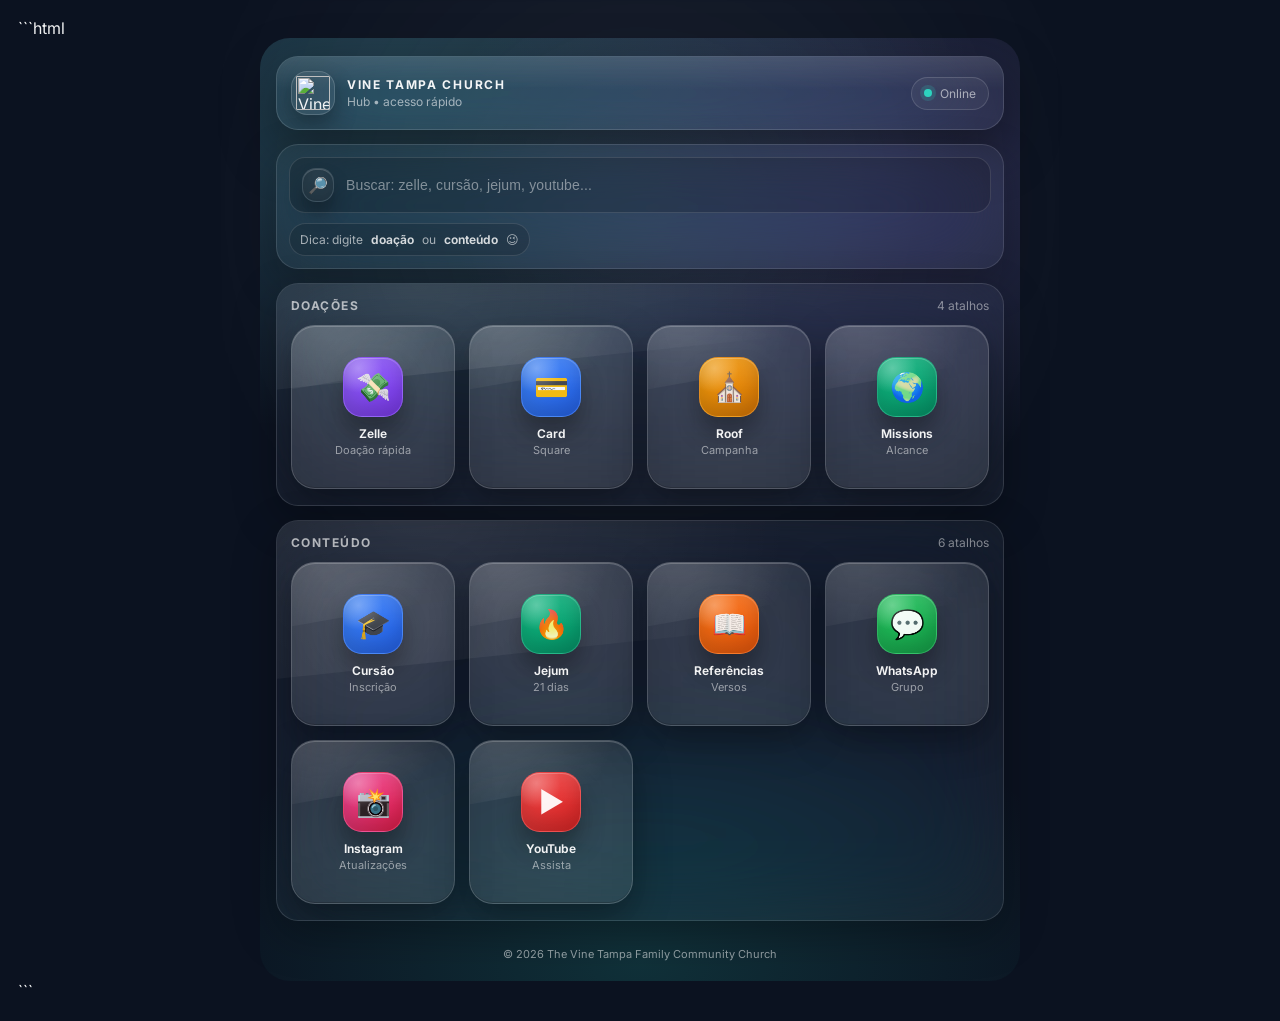
==== menu.html @ 1b97a267 "Add initial menu.html file with layout and styles" ====
```html
<!DOCTYPE html>
<html lang="pt-BR">
<head>
  <meta charset="UTF-8" />
  <meta name="viewport" content="width=device-width, initial-scale=1.0" />
  <title>Vine Tampa Church Hub</title>

  <link rel="preconnect" href="https://fonts.googleapis.com">
  <link rel="preconnect" href="https://fonts.gstatic.com" crossorigin>
  <link href="https://fonts.googleapis.com/css2?family=Inter:wght@400;500;600;700&display=swap" rel="stylesheet">

  <style>
    :root{
      --bg:#0b1220;
      --text:rgba(255,255,255,.94);
      --muted:rgba(255,255,255,.58);

      --line:rgba(255,255,255,.14);
      --glass:rgba(255,255,255,.06);

      --tile: rgba(255,255,255,.09);
      --tileHover: rgba(255,255,255,.13);
      --tileActive: rgba(255,255,255,.16);

      --shadow: 0 18px 55px rgba(0,0,0,.48);
      --shadowBtn: 0 14px 36px rgba(0,0,0,.36);

      --ok:#2dd4bf;
      --max: 760px;

      --radiusWrap: 30px;
      --radiusCard: 22px;
      --radiusTile: 24px;
    }

    *{ box-sizing:border-box; }
    html,body{ height:100%; }
    body{
      margin:0;
      padding:18px;
      background: var(--bg);
      color: var(--text);
      font-family: Inter, system-ui, -apple-system, "Segoe UI", Roboto, Arial, sans-serif;
      -webkit-font-smoothing: antialiased;
      -moz-osx-font-smoothing: grayscale;
      overflow-x:hidden;
    }

    a{
      color:inherit;
      text-decoration:none;
      -webkit-tap-highlight-color: transparent;
    }

    /* ====== App Library “sheet” ====== */
    .vine-hub{
      max-width: var(--max);
      margin: 0 auto;
      position:relative;
      border-radius: var(--radiusWrap);
      padding: 18px 16px 18px;
      background:
        radial-gradient(1050px 620px at 18% 6%, rgba(110,231,255,.22), transparent 55%),
        radial-gradient(820px 520px at 82% 14%, rgba(155,140,255,.20), transparent 55%),
        radial-gradient(860px 520px at 50% 98%, rgba(45,212,191,.16), transparent 55%),
        var(--bg);
    }

    /* soft edge vignette */
    .vine-hub::before{
      content:"";
      position:absolute;
      inset:-40px;
      background: radial-gradient(circle at 50% 20%, rgba(255,255,255,.08), transparent 52%);
      pointer-events:none;
      filter: blur(2px);
      opacity:.8;
    }

    /* ====== Top bar ====== */
    .topbar{
      position: relative;
      z-index: 2;
      display:flex;
      align-items:center;
      justify-content:space-between;
      gap: 12px;
      padding: 14px 14px;
      border-radius: var(--radiusCard);
      border: 1px solid var(--line);
      background: var(--glass);
      box-shadow: var(--shadow);
      backdrop-filter: blur(46px) saturate(1.55);
      -webkit-backdrop-filter: blur(46px) saturate(1.55);
      overflow:hidden;
    }

    .topbar::after{
      content:"";
      position:absolute;
      inset:0;
      background: linear-gradient(to bottom, rgba(255,255,255,.10), transparent 45%);
      pointer-events:none;
    }

    .brand{
      display:flex;
      align-items:center;
      gap:12px;
      min-width: 0;
      position:relative;
      z-index:1;
    }

    .logo{
      width:44px;
      height:44px;
      border-radius: 16px;
      border: 1px solid rgba(255,255,255,.16);
      background: rgba(255,255,255,.06);
      display:grid;
      place-items:center;
      overflow:hidden;
      flex-shrink:0;
      box-shadow: 0 10px 22px rgba(0,0,0,.30);
    }
    .logo img{
      width: 34px;
      height: 34px;
      object-fit: contain;
      display:block;
    }

    .titles{
      display:flex;
      flex-direction:column;
      gap:2px;
      min-width:0;
    }
    .titles strong{
      font-size: 12px;
      font-weight: 700;
      letter-spacing: .14em;
      text-transform: uppercase;
      white-space: nowrap;
      overflow:hidden;
      text-overflow: ellipsis;
    }
    .titles span{
      font-size: 12px;
      color: var(--muted);
      white-space: nowrap;
      overflow:hidden;
      text-overflow: ellipsis;
    }

    .statusPill{
      flex-shrink:0;
      display:inline-flex;
      align-items:center;
      gap:8px;
      padding: 8px 12px;
      border-radius: 999px;
      border: 1px solid rgba(255,255,255,.14);
      background: rgba(255,255,255,.05);
      font-size: 12px;
      color: var(--muted);
      position:relative;
      z-index:1;
    }
    .dot{
      width:8px;
      height:8px;
      border-radius:999px;
      background: var(--ok);
      box-shadow: 0 0 0 4px rgba(45,212,191,.18);
      animation: pulse 2.1s ease-in-out infinite;
    }
    @keyframes pulse{
      0%,100%{ box-shadow:0 0 0 4px rgba(45,212,191,.18); }
      50%{ box-shadow:0 0 0 9px rgba(45,212,191,.08); }
    }

    /* ====== Search (App Library vibe) ====== */
    .searchWrap{
      position: relative;
      z-index:2;
      margin-top: 14px;
      padding: 12px 12px;
      border-radius: var(--radiusCard);
      border: 1px solid rgba(255,255,255,.12);
      background: rgba(255,255,255,.05);
      box-shadow: 0 14px 40px rgba(0,0,0,.28);
      backdrop-filter: blur(42px) saturate(1.45);
      -webkit-backdrop-filter: blur(42px) saturate(1.45);
    }

    .search{
      display:flex;
      align-items:center;
      gap: 10px;
      padding: 10px 12px;
      border-radius: 16px;
      border: 1px solid rgba(255,255,255,.12);
      background: rgba(0,0,0,.16);
    }

    .searchIcon{
      width: 34px;
      height: 34px;
      border-radius: 14px;
      display:grid;
      place-items:center;
      border: 1px solid rgba(255,255,255,.10);
      background: rgba(255,255,255,.06);
      box-shadow:
        0 12px 18px rgba(0,0,0,.26),
        inset 0 1px 0 rgba(255,255,255,.18),
        inset 0 -10px 18px rgba(0,0,0,.18);
      user-select:none;
    }

    .search input{
      width: 100%;
      border: 0;
      outline: none;
      background: transparent;
      color: var(--text);
      font-size: 14px;
      font-weight: 500;
      letter-spacing: .01em;
    }
    .search input::placeholder{
      color: rgba(255,255,255,.45);
      font-weight: 500;
    }

    /* ====== Sections ====== */
    .section{
      position:relative;
      z-index:2;
      margin-top: 14px;
      padding: 14px 14px 16px;
      border-radius: var(--radiusCard);
      border: 1px solid rgba(255,255,255,.12);
      background: rgba(255,255,255,.05);
      box-shadow: 0 14px 44px rgba(0,0,0,.28);
      backdrop-filter: blur(44px) saturate(1.45);
      -webkit-backdrop-filter: blur(44px) saturate(1.45);
      overflow:hidden;
    }

    .section::before{
      content:"";
      position:absolute;
      inset:-30% -10% auto -10%;
      height:60%;
      background: radial-gradient(circle at 25% 30%, rgba(255,255,255,.15), transparent 55%);
      transform: rotate(-6deg);
      pointer-events:none;
      opacity:.7;
    }

    .sectionHead{
      display:flex;
      align-items:flex-end;
      justify-content:space-between;
      gap: 12px;
      margin-bottom: 12px;
      position:relative;
      z-index:1;
    }

    .sectionHead h3{
      margin:0;
      font-size: 12px;
      font-weight: 700;
      letter-spacing: .12em;
      text-transform: uppercase;
      color: rgba(255,255,255,.66);
    }

    .miniHint{
      font-size: 12px;
      color: rgba(255,255,255,.48);
      white-space: nowrap;
    }

    .grid{
      display:grid;
      grid-template-columns: repeat(4, 1fr);
      gap: 14px;
      position:relative;
      z-index:1;
    }

    /* ====== Tiles (App Library icon feel) ====== */
    .tile{
      position: relative;
      display:flex;
      flex-direction:column;
      align-items:center;
      justify-content:center;
      gap: 10px;
      aspect-ratio: 1;
      padding: 14px 10px;
      border-radius: var(--radiusTile);
      border: 1px solid rgba(255,255,255,.16);
      background: var(--tile);
      box-shadow:
        var(--shadowBtn),
        inset 0 1px 0 rgba(255,255,255,.20),
        inset 0 -1px 0 rgba(0,0,0,.18);
      backdrop-filter: blur(52px) saturate(1.8);
      -webkit-backdrop-filter: blur(52px) saturate(1.8);
      overflow:hidden;
      transform: translateZ(0);
      transition: transform .18s ease, background .18s ease, border-color .18s ease, box-shadow .18s ease, filter .18s ease;
      text-align:center;
      will-change: transform;
    }

    .tile::before{
      content:"";
      position:absolute;
      inset:-40% -25% auto -25%;
      height:70%;
      background: radial-gradient(circle at 30% 30%, rgba(255,255,255,.22), transparent 62%);
      transform: rotate(-10deg);
      pointer-events:none;
      opacity:.75;
    }

    .tile:focus-visible{
      outline: 2px solid var(--ok);
      outline-offset: 4px;
    }

    .tile:hover{
      background: var(--tileHover);
      border-color: rgba(255,255,255,.24);
      transform: translateY(-2px) scale(1.018);
      box-shadow:
        0 18px 44px rgba(0,0,0,.38),
        inset 0 1px 0 rgba(255,255,255,.24),
        inset 0 -1px 0 rgba(0,0,0,.18);
      filter: saturate(1.05);
    }

    .tile:active{
      transform: translateY(0) scale(.985);
      background: var(--tileActive);
      transition-duration: .08s;
    }

    /* iOS rounded-square icon */
    .ico{
      width: 60px;
      height: 60px;
      border-radius: 19px;
      display:grid;
      place-items:center;
      font-size: 28px;
      line-height: 1;
      position:relative;
      overflow:hidden;
      user-select:none;
      border: 1px solid rgba(255,255,255,.10);
      box-shadow:
        0 16px 24px rgba(0,0,0,.30),
        inset 0 1px 0 rgba(255,255,255,.22),
        inset 0 -12px 20px rgba(0,0,0,.18);
    }

    .ico::after{
      content:"";
      position:absolute;
      inset:0;
      background:
        radial-gradient(circle at 25% 18%, rgba(255,255,255,.55), transparent 38%),
        linear-gradient(to bottom, rgba(255,255,255,.18), transparent 55%);
      opacity:.55;
      pointer-events:none;
      mix-blend-mode: screen;
    }

    .label{
      display:flex;
      flex-direction:column;
      align-items:center;
      gap: 2px;
      width:100%;
      position:relative;
      z-index:1;
    }

    .label strong{
      font-size: 12px;
      font-weight: 650;
      line-height: 1.2;
    }

    .label span{
      font-size: 11px;
      color: rgba(255,255,255,.52);
      line-height: 1.15;
      min-height: 12px;
    }

    /* Icon gradients (kept consistent with your original palette) */
    .ico--zelle     { background: linear-gradient(135deg, #8b5cf6, #7c3aed); }
    .ico--card      { background: linear-gradient(135deg, #3b82f6, #2563eb); }
    .ico--roof      { background: linear-gradient(135deg, #f59e0b, #d97706); }
    .ico--missions  { background: linear-gradient(135deg, #10b981, #059669); }
    .ico--bible     { background: linear-gradient(135deg, #f97316, #ea580c); }
    .ico--whatsapp  { background: linear-gradient(135deg, #22c55e, #16a34a); }
    .ico--instagram { background: linear-gradient(135deg, #ec4899, #e11d48); }
    .ico--youtube   { background: linear-gradient(135deg, #ef4444, #dc2626); }

    /* Subtle “category badge” (optional) */
    .badgeRow{
      display:flex;
      gap: 8px;
      flex-wrap: wrap;
      margin-top: 10px;
      position:relative;
      z-index:1;
    }
    .badge{
      display:inline-flex;
      align-items:center;
      gap: 8px;
      padding: 8px 10px;
      border-radius: 999px;
      border: 1px solid rgba(255,255,255,.12);
      background: rgba(0,0,0,.14);
      color: rgba(255,255,255,.62);
      font-size: 12px;
      user-select:none;
    }
    .badge b{ color: rgba(255,255,255,.82); font-weight: 650; }

    /* Footer */
    .footer{
      position:relative;
      z-index:2;
      margin-top: 14px;
      padding: 12px 10px 2px;
      text-align:center;
      font-size: 11px;
      color: rgba(255,255,255,.52);
    }

    /* Mobile */
    @media (max-width: 560px){
      body{ padding: 10px; }
      .vine-hub{ padding: 14px 12px 14px; border-radius: 26px; }
      .statusPill{ display:none; }
      .grid{ grid-template-columns: repeat(2, 1fr); gap: 16px; }
      .ico{ width: 64px; height: 64px; border-radius: 20px; font-size: 30px; }
      .searchWrap{ padding: 10px; }
    }

    @media (prefers-reduced-motion: reduce){
      .tile, .dot { transition:none !important; animation:none !important; }
    }

    /* ====== Search filter behavior ====== */
    .tile[hidden]{ display:none !important; }
  </style>
</head>

<body>
  <div class="vine-hub" id="vineHub">

    <!-- Top bar -->
    <div class="topbar">
      <div class="brand">
        <div class="logo">
          <img src="https://thevinetampa.com/wp-content/uploads/2022/04/vine-logo.png" alt="Vine Tampa Church" loading="lazy">
        </div>
        <div class="titles">
          <strong>Vine Tampa Church</strong>
          <span>Hub • acesso rápido</span>
        </div>
      </div>

      <div class="statusPill" aria-label="Status">
        <span class="dot" aria-hidden="true"></span>
        Online
      </div>
    </div>

    <!-- Search -->
    <div class="searchWrap">
      <div class="search" role="search">
        <div class="searchIcon" aria-hidden="true">🔎</div>
        <input id="hubSearch" type="search" placeholder="Buscar: zelle, cursão, jejum, youtube..." autocomplete="off" />
      </div>

      <div class="badgeRow" aria-hidden="true">
        <div class="badge">Dica: digite <b>doação</b> ou <b>conteúdo</b> 😉</div>
      </div>
    </div>

    <!-- Donations -->
    <section class="section" data-section="Doações">
      <div class="sectionHead">
        <h3>Doações</h3>
        <div class="miniHint">4 atalhos</div>
      </div>

      <div class="grid">
        <a class="tile" data-keywords="doação doacao zelle contribuição contribuicao oferta ofertas" href="https://enroll.zellepay.com/qr-codes?data=eyJuYW1lIjoiVEhFIFZJTkUgVEFNUEEgRkFNSUxZIENPTU1VTklUWSBDSFVSQ0giLCJ0b2tlbiI6InplbGxlQHRoZXZpbmV0YW1wYS5jb20iLCJhY3Rpb24iOiJwYXltZW50In0=" target="_blank" rel="noopener noreferrer">
          <div class="ico ico--zelle">💸</div>
          <div class="label">
            <strong>Zelle</strong>
            <span>Doação rápida</span>
          </div>
        </a>

        <a class="tile" data-keywords="doação doacao cartão cartao card oferta contribuicao" href="https://square.link/u/ODwZXzmV" target="_blank" rel="noopener noreferrer">
          <div class="ico ico--card">💳</div>
          <div class="label">
            <strong>Card</strong>
            <span>Square</span>
          </div>
        </a>

        <a class="tile" data-keywords="doação doacao roof telhado construção construcao campanha" href="https://square.link/u/XjKMXmUn" target="_blank" rel="noopener noreferrer">
          <div class="ico ico--roof">⛪</div>
          <div class="label">
            <strong>Roof</strong>
            <span>Campanha</span>
          </div>
        </a>

        <a class="tile" data-keywords="doação doacao missions missões missoes mundial oferta" href="https://square.link/u/YcXFKBma" target="_blank" rel="noopener noreferrer">
          <div class="ico ico--missions">🌍</div>
          <div class="label">
            <strong>Missions</strong>
            <span>Alcance</span>
          </div>
        </a>
      </div>
    </section>

    <!-- Content -->
    <section class="section" data-section="Conteúdo">
      <div class="sectionHead">
        <h3>Conteúdo</h3>
        <div class="miniHint">6 atalhos</div>
      </div>

      <div class="grid">
        <!-- Cursão -->
        <a class="tile" data-keywords="cursão cursao curso discipulado treinamento inscrição inscricao" href="https://square.link/u/Vh3nwNIC" target="_blank" rel="noopener noreferrer">
          <div class="ico ico--card">🎓</div>
          <div class="label">
            <strong>Cursão</strong>
            <span>Inscrição</span>
          </div>
        </a>

        <!-- Jejum -->
        <a class="tile" data-keywords="jejum 21 dias oração oracao propósito proposito devocional" href="http://jejum21dias.com.br" target="_blank" rel="noopener noreferrer">
          <div class="ico ico--missions">🔥</div>
          <div class="label">
            <strong>Jejum</strong>
            <span>21 dias</span>
          </div>
        </a>

        <!-- Referências -->
        <a class="tile" data-keywords="referências referencias versos versículos versiculos biblia palavra" href="https://thevinetampa.com/versos" target="_blank" rel="noopener noreferrer">
          <div class="ico ico--bible">📖</div>
          <div class="label">
            <strong>Referências</strong>
            <span>Versos</span>
          </div>
        </a>

        <!-- WhatsApp -->
        <a class="tile" data-keywords="whatsapp grupo comunidade avisos comunhão comunhao" href="https://chat.whatsapp.com/GLYP1FC3ZiZKrzO7t9GorA" target="_blank" rel="noopener noreferrer">
          <div class="ico ico--whatsapp">💬</div>
          <div class="label">
            <strong>WhatsApp</strong>
            <span>Grupo</span>
          </div>
        </a>

        <!-- Instagram -->
        <a class="tile" data-keywords="instagram rede social posts reels mídia midia" href="https://www.instagram.com/vinetampa" target="_blank" rel="noopener noreferrer">
          <div class="ico ico--instagram">📸</div>
          <div class="label">
            <strong>Instagram</strong>
            <span>Atualizações</span>
          </div>
        </a>

        <!-- YouTube -->
        <a class="tile" data-keywords="youtube vídeos videos mensagens cultos podcast sermoncast" href="https://www.youtube.com/videiratampa" target="_blank" rel="noopener noreferrer">
          <div class="ico ico--youtube">▶️</div>
          <div class="label">
            <strong>YouTube</strong>
            <span>Assista</span>
          </div>
        </a>
      </div>
    </section>

    <div class="footer">
      © 2026 The Vine Tampa Family Community Church
    </div>
  </div>

  <script>
    (function(){
      const input = document.getElementById('hubSearch');
      const tiles = Array.from(document.querySelectorAll('.tile'));
      const sections = Array.from(document.querySelectorAll('.section'));

      function norm(s){
        return (s || '')
          .toString()
          .toLowerCase()
          .normalize('NFD')
          .replace(/[\u0300-\u036f]/g,'')
          .trim();
      }

      function applyFilter(qRaw){
        const q = norm(qRaw);

        // Show all if empty
        if(!q){
          tiles.forEach(t => t.hidden = false);
          sections.forEach(sec => sec.hidden = false);
          return;
        }

        tiles.forEach(tile => {
          const kw = norm(tile.getAttribute('data-keywords') || '');
          const sectionName = norm(tile.closest('.section')?.getAttribute('data-section') || '');
          const label = norm(tile.innerText || '');
          const haystack = `${kw} ${sectionName} ${label}`;
          tile.hidden = !haystack.includes(q);
        });

        // Hide section if all its tiles are hidden
        sections.forEach(sec => {
          const anyVisible = Array.from(sec.querySelectorAll('.tile')).some(t => !t.hidden);
          sec.hidden = !anyVisible;
        });
      }

      // Debounced typing
      let t = null;
      input.addEventListener('input', (e) => {
        window.clearTimeout(t);
        t = window.setTimeout(() => applyFilter(e.target.value), 60);
      });

      // Quick shortcuts by typing “doação” / “conteúdo”
      input.addEventListener('keydown', (e) => {
        if(e.key === 'Escape'){
          input.value = '';
          applyFilter('');
          input.blur();
        }
      });
    })();
  </script>
</body>
</html>
```
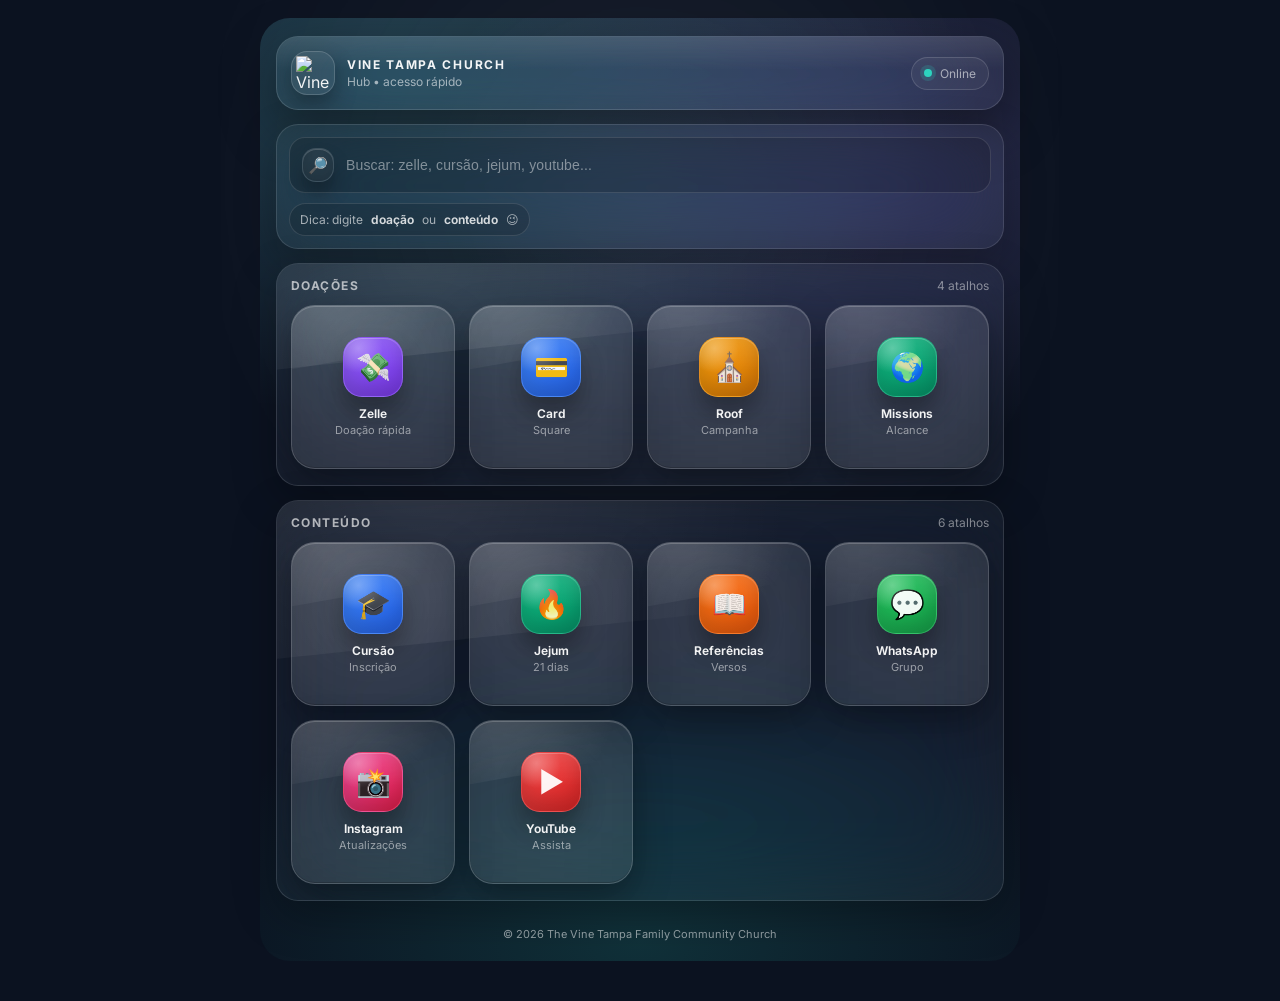
==== commit f5ee1c6c: "Add files via upload" ====
--- a/menu.html
+++ b/menu.html
@@ -1,4 +1,3 @@
-```html
 <!DOCTYPE html>
 <html lang="pt-BR">
 <head>
@@ -673,5 +672,4 @@
     })();
   </script>
 </body>
-</html>
-```
+</html>
